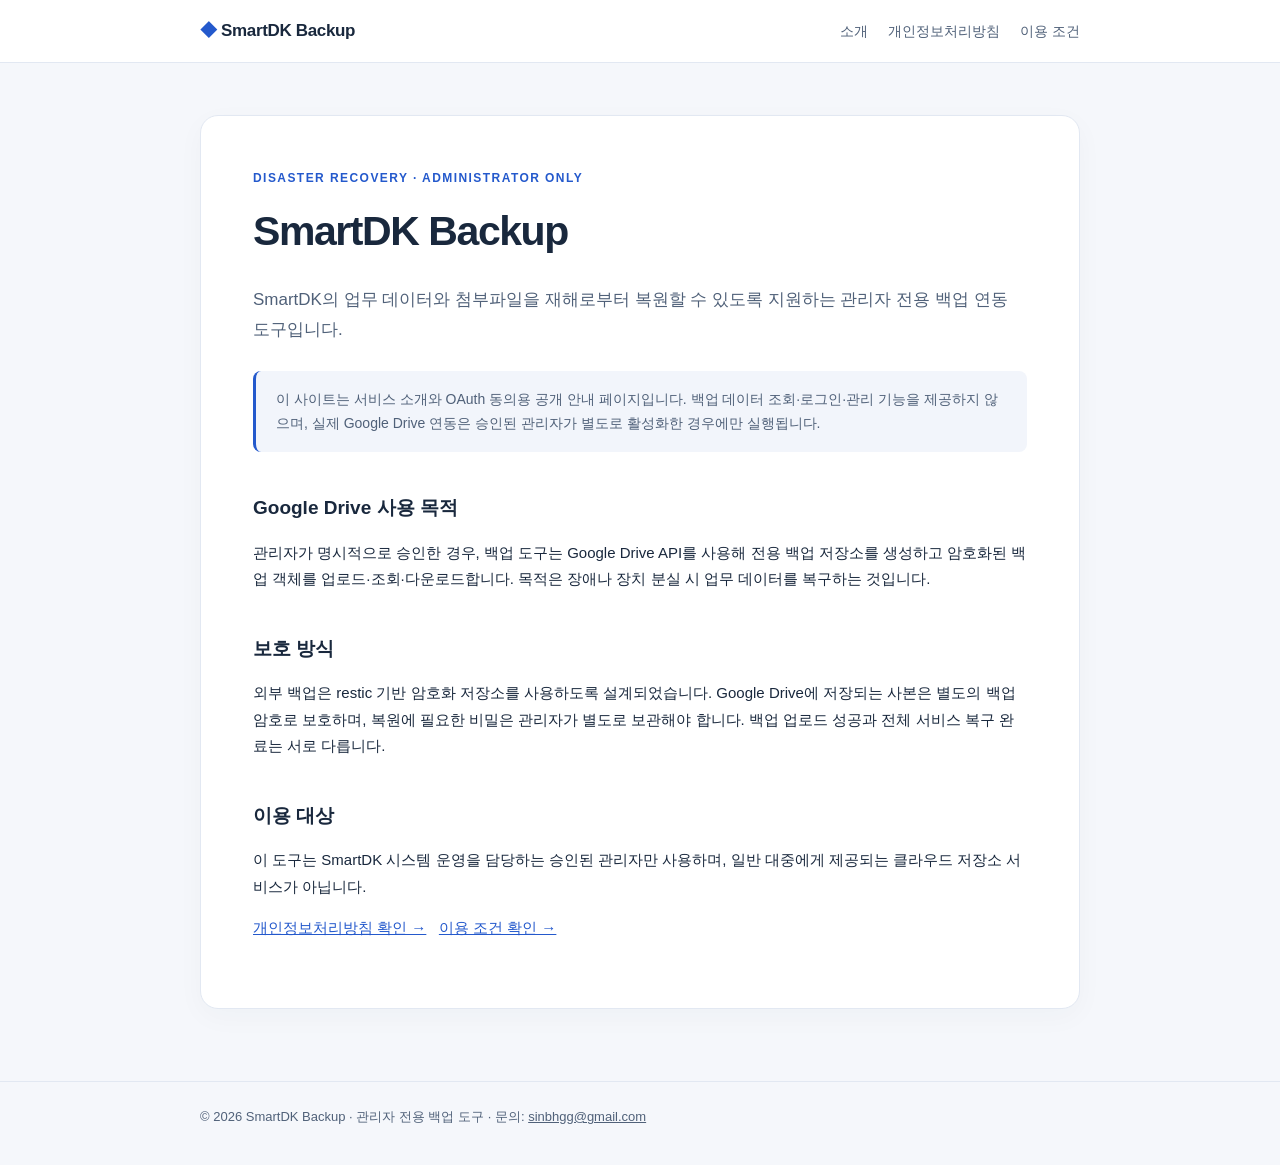
==== index.html @ b49cb755 "docs: publish SmartDK Backup information and policy site" ====
<!doctype html><html lang="ko"><head><meta charset="utf-8"><meta name="viewport" content="width=device-width, initial-scale=1"><meta name="robots" content="index,follow"><title>서비스 소개 | SmartDK Backup</title><meta name="description" content="SmartDK Backup의 관리자 전용 Google Drive 백업 서비스 및 개인정보처리 안내."><link rel="stylesheet" href="assets/site.css"></head><body><header><div class="wrap bar"><a class="brand" href="./"><span>◆</span> SmartDK Backup</a><nav aria-label="주 메뉴"><a href="./">소개</a><a href="privacy/">개인정보처리방침</a><a href="terms/">이용 조건</a></nav></div></header><main class="wrap"><article class="panel"><div class="eyebrow">Disaster Recovery · Administrator Only</div><h1>SmartDK Backup</h1><p class="lead">SmartDK의 업무 데이터와 첨부파일을 재해로부터 복원할 수 있도록 지원하는 관리자 전용 백업 연동 도구입니다.</p><div class="note">이 사이트는 서비스 소개와 OAuth 동의용 공개 안내 페이지입니다. 백업 데이터 조회·로그인·관리 기능을 제공하지 않으며, 실제 Google Drive 연동은 승인된 관리자가 별도로 활성화한 경우에만 실행됩니다.</div><h2>Google Drive 사용 목적</h2><p>관리자가 명시적으로 승인한 경우, 백업 도구는 Google Drive API를 사용해 전용 백업 저장소를 생성하고 암호화된 백업 객체를 업로드·조회·다운로드합니다. 목적은 장애나 장치 분실 시 업무 데이터를 복구하는 것입니다.</p><h2>보호 방식</h2><p>외부 백업은 restic 기반 암호화 저장소를 사용하도록 설계되었습니다. Google Drive에 저장되는 사본은 별도의 백업 암호로 보호하며, 복원에 필요한 비밀은 관리자가 별도로 보관해야 합니다. 백업 업로드 성공과 전체 서비스 복구 완료는 서로 다릅니다.</p><h2>이용 대상</h2><p>이 도구는 SmartDK 시스템 운영을 담당하는 승인된 관리자만 사용하며, 일반 대중에게 제공되는 클라우드 저장소 서비스가 아닙니다.</p><p><a href="privacy/">개인정보처리방침 확인 →</a> &nbsp; <a href="terms/">이용 조건 확인 →</a></p></article></main><footer><div class="wrap">© 2026 SmartDK Backup · 관리자 전용 백업 도구 · 문의: <a href="mailto:sinbhgg@gmail.com">sinbhgg@gmail.com</a></div></footer></body></html>
---- assets/site.css ----
:root{color-scheme:light;--bg:#f5f7fb;--surface:#fff;--ink:#19283d;--muted:#506179;--line:#e2e8f2;--accent:#2459cc}*{box-sizing:border-box}body{margin:0;background:var(--bg);color:var(--ink);font-family:-apple-system,BlinkMacSystemFont,"Segoe UI","Noto Sans KR",sans-serif;line-height:1.75}header{background:#fff;border-bottom:1px solid var(--line)}.wrap{width:min(880px,calc(100% - 36px));margin:auto}.bar{display:flex;align-items:center;justify-content:space-between;gap:24px;padding:16px 0;flex-wrap:wrap}.brand{font-size:17px;font-weight:750;letter-spacing:-.02em;color:var(--ink);text-decoration:none}.brand span{color:var(--accent)}nav{display:flex;gap:20px;flex-wrap:wrap}a{color:var(--accent)}nav a{font-size:14px;text-decoration:none;color:var(--muted)}nav a:hover{text-decoration:underline}main{padding:52px 0 72px}.panel{background:var(--surface);border:1px solid var(--line);border-radius:18px;padding:clamp(24px,5vw,52px);box-shadow:0 8px 28px #19324b08}.eyebrow{font-size:12px;font-weight:800;text-transform:uppercase;letter-spacing:.12em;color:var(--accent)}h1{font-size:clamp(28px,4.5vw,41px);letter-spacing:-.035em;line-height:1.3;margin:.4em 0 .65em}h2{font-size:19px;margin:2.1em 0 .4em}p,li{font-size:15px}p.lead{color:var(--muted);font-size:17px}.note{padding:16px 20px;background:#f2f5fb;border-left:3px solid var(--accent);border-radius:8px;color:var(--muted);font-size:14px;margin:26px 0}ul{padding-left:23px}footer{padding:24px 0 36px;color:var(--muted);font-size:13px;border-top:1px solid var(--line)}footer a{color:var(--muted)}@media(max-width:520px){main{padding:25px 0 40px}nav{gap:12px}.panel{border-radius:12px}}
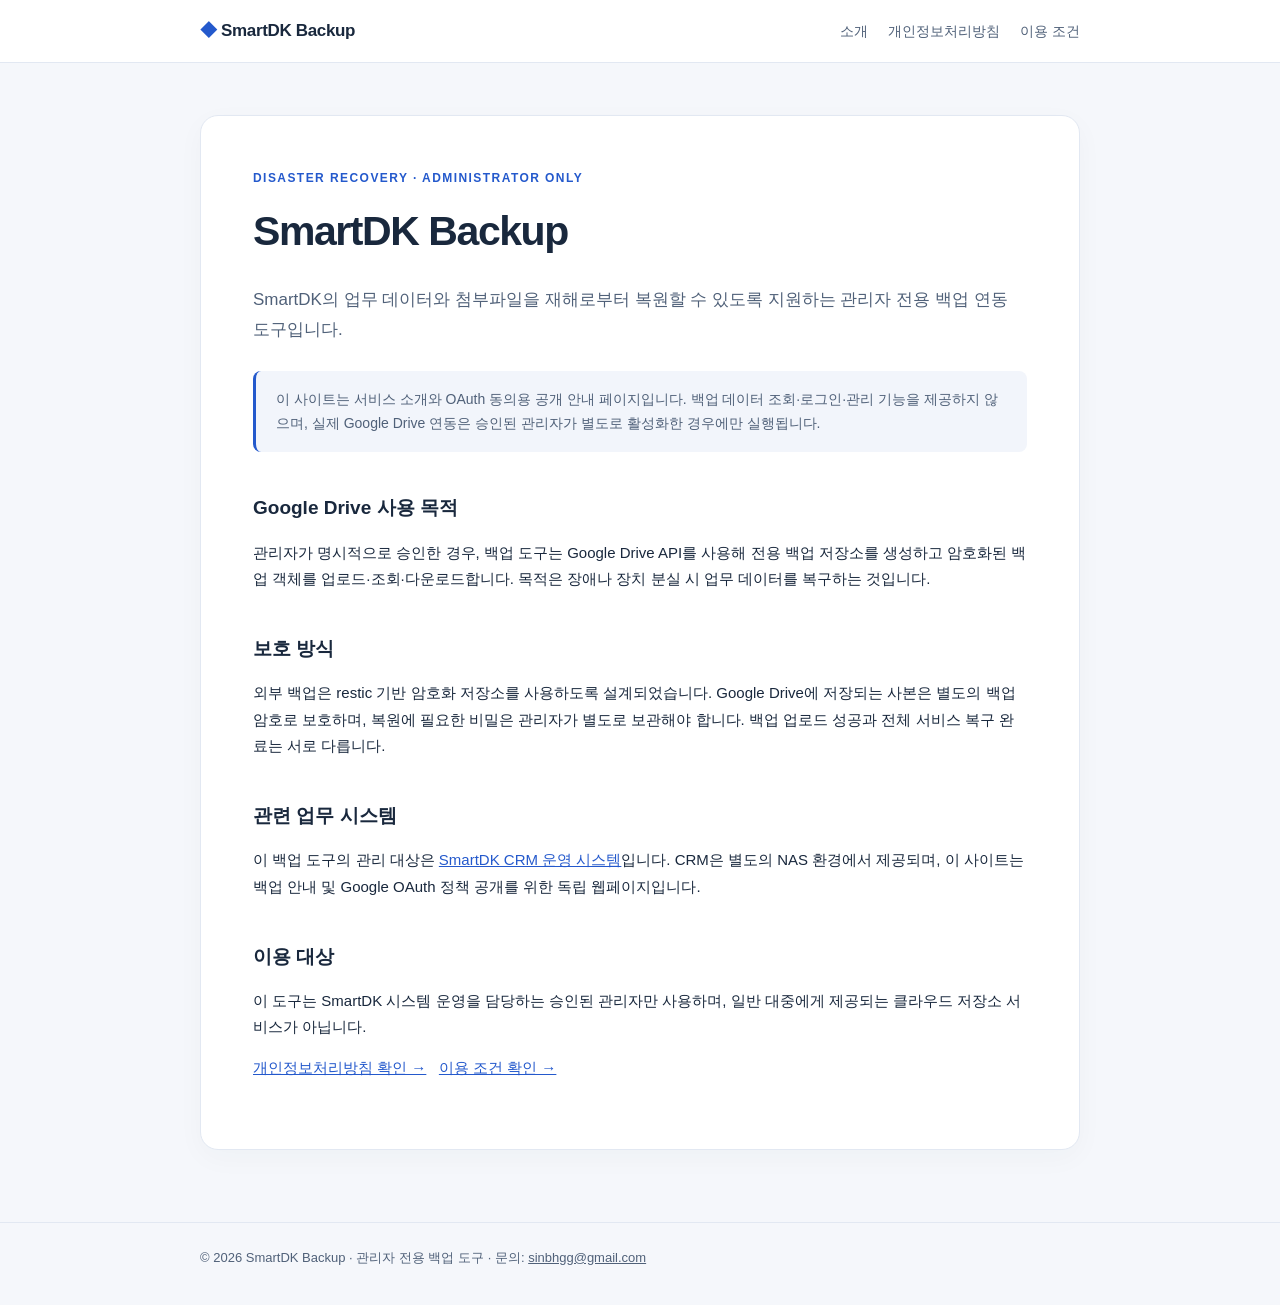
==== commit 9e46deac: "docs: identify the dkok.co.kr production CRM separately from backup site" ====
--- a/index.html
+++ b/index.html
@@ -1 +1 @@
-<!doctype html><html lang="ko"><head><meta charset="utf-8"><meta name="viewport" content="width=device-width, initial-scale=1"><meta name="robots" content="index,follow"><title>서비스 소개 | SmartDK Backup</title><meta name="description" content="SmartDK Backup의 관리자 전용 Google Drive 백업 서비스 및 개인정보처리 안내."><link rel="stylesheet" href="assets/site.css"></head><body><header><div class="wrap bar"><a class="brand" href="./"><span>◆</span> SmartDK Backup</a><nav aria-label="주 메뉴"><a href="./">소개</a><a href="privacy/">개인정보처리방침</a><a href="terms/">이용 조건</a></nav></div></header><main class="wrap"><article class="panel"><div class="eyebrow">Disaster Recovery · Administrator Only</div><h1>SmartDK Backup</h1><p class="lead">SmartDK의 업무 데이터와 첨부파일을 재해로부터 복원할 수 있도록 지원하는 관리자 전용 백업 연동 도구입니다.</p><div class="note">이 사이트는 서비스 소개와 OAuth 동의용 공개 안내 페이지입니다. 백업 데이터 조회·로그인·관리 기능을 제공하지 않으며, 실제 Google Drive 연동은 승인된 관리자가 별도로 활성화한 경우에만 실행됩니다.</div><h2>Google Drive 사용 목적</h2><p>관리자가 명시적으로 승인한 경우, 백업 도구는 Google Drive API를 사용해 전용 백업 저장소를 생성하고 암호화된 백업 객체를 업로드·조회·다운로드합니다. 목적은 장애나 장치 분실 시 업무 데이터를 복구하는 것입니다.</p><h2>보호 방식</h2><p>외부 백업은 restic 기반 암호화 저장소를 사용하도록 설계되었습니다. Google Drive에 저장되는 사본은 별도의 백업 암호로 보호하며, 복원에 필요한 비밀은 관리자가 별도로 보관해야 합니다. 백업 업로드 성공과 전체 서비스 복구 완료는 서로 다릅니다.</p><h2>이용 대상</h2><p>이 도구는 SmartDK 시스템 운영을 담당하는 승인된 관리자만 사용하며, 일반 대중에게 제공되는 클라우드 저장소 서비스가 아닙니다.</p><p><a href="privacy/">개인정보처리방침 확인 →</a> &nbsp; <a href="terms/">이용 조건 확인 →</a></p></article></main><footer><div class="wrap">© 2026 SmartDK Backup · 관리자 전용 백업 도구 · 문의: <a href="mailto:sinbhgg@gmail.com">sinbhgg@gmail.com</a></div></footer></body></html>+<!doctype html><html lang="ko"><head><meta charset="utf-8"><meta name="viewport" content="width=device-width, initial-scale=1"><meta name="robots" content="index,follow"><title>서비스 소개 | SmartDK Backup</title><meta name="description" content="SmartDK Backup의 관리자 전용 Google Drive 백업 서비스 및 개인정보처리 안내."><link rel="stylesheet" href="assets/site.css"></head><body><header><div class="wrap bar"><a class="brand" href="./"><span>◆</span> SmartDK Backup</a><nav aria-label="주 메뉴"><a href="./">소개</a><a href="privacy/">개인정보처리방침</a><a href="terms/">이용 조건</a></nav></div></header><main class="wrap"><article class="panel"><div class="eyebrow">Disaster Recovery · Administrator Only</div><h1>SmartDK Backup</h1><p class="lead">SmartDK의 업무 데이터와 첨부파일을 재해로부터 복원할 수 있도록 지원하는 관리자 전용 백업 연동 도구입니다.</p><div class="note">이 사이트는 서비스 소개와 OAuth 동의용 공개 안내 페이지입니다. 백업 데이터 조회·로그인·관리 기능을 제공하지 않으며, 실제 Google Drive 연동은 승인된 관리자가 별도로 활성화한 경우에만 실행됩니다.</div><h2>Google Drive 사용 목적</h2><p>관리자가 명시적으로 승인한 경우, 백업 도구는 Google Drive API를 사용해 전용 백업 저장소를 생성하고 암호화된 백업 객체를 업로드·조회·다운로드합니다. 목적은 장애나 장치 분실 시 업무 데이터를 복구하는 것입니다.</p><h2>보호 방식</h2><p>외부 백업은 restic 기반 암호화 저장소를 사용하도록 설계되었습니다. Google Drive에 저장되는 사본은 별도의 백업 암호로 보호하며, 복원에 필요한 비밀은 관리자가 별도로 보관해야 합니다. 백업 업로드 성공과 전체 서비스 복구 완료는 서로 다릅니다.</p><h2>관련 업무 시스템</h2><p>이 백업 도구의 관리 대상은 <a href="https://crm.dkok.co.kr/" rel="noopener noreferrer">SmartDK CRM 운영 시스템</a>입니다. CRM은 별도의 NAS 환경에서 제공되며, 이 사이트는 백업 안내 및 Google OAuth 정책 공개를 위한 독립 웹페이지입니다.</p><h2>이용 대상</h2><p>이 도구는 SmartDK 시스템 운영을 담당하는 승인된 관리자만 사용하며, 일반 대중에게 제공되는 클라우드 저장소 서비스가 아닙니다.</p><p><a href="privacy/">개인정보처리방침 확인 →</a> &nbsp; <a href="terms/">이용 조건 확인 →</a></p></article></main><footer><div class="wrap">© 2026 SmartDK Backup · 관리자 전용 백업 도구 · 문의: <a href="mailto:sinbhgg@gmail.com">sinbhgg@gmail.com</a></div></footer></body></html>
